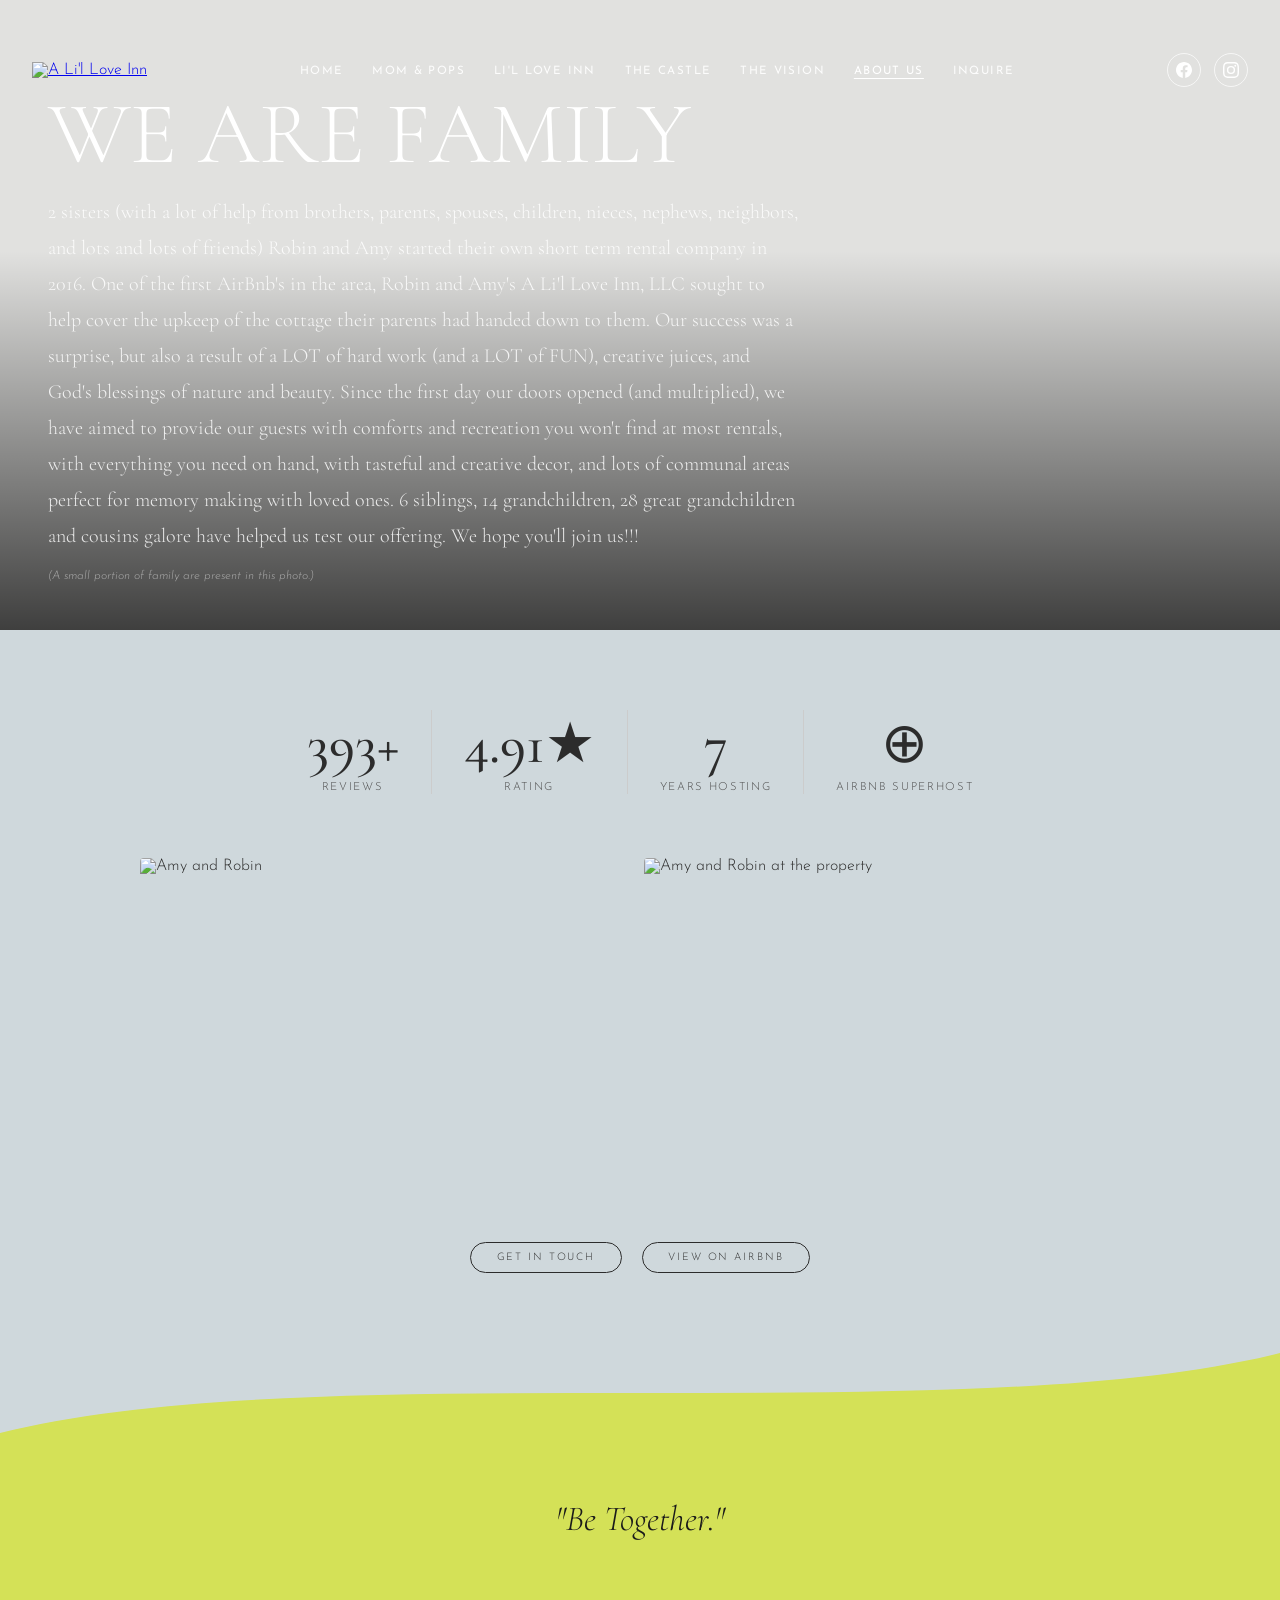
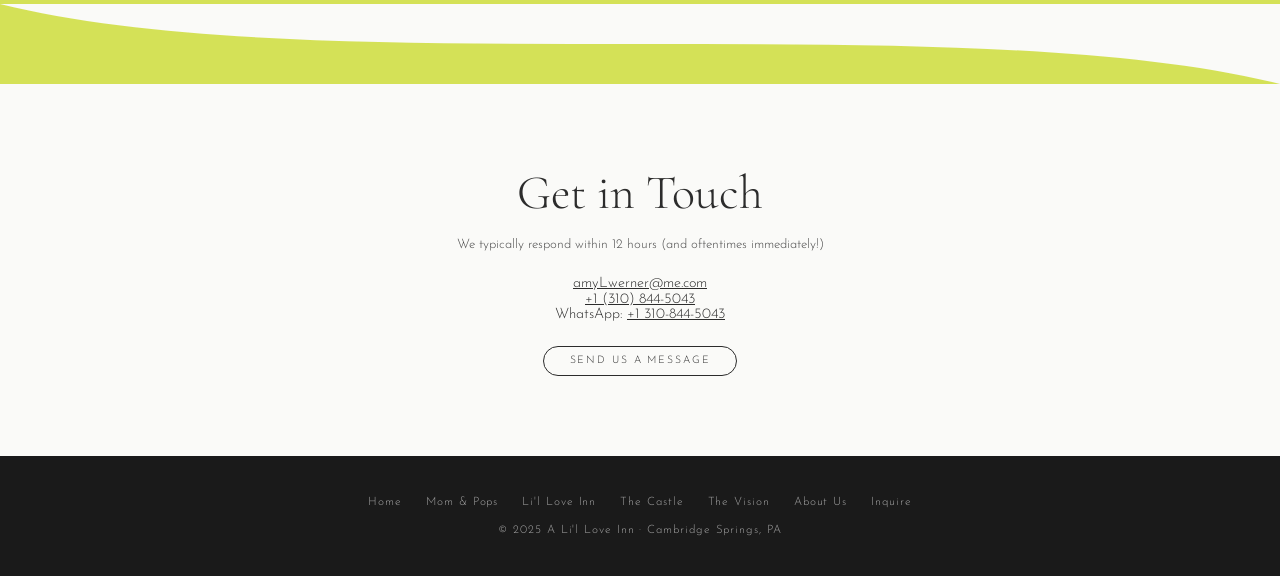
==== about.html @ 58c3351b "latest updates" ====
<!DOCTYPE html>
<html lang="en">
<head>
  <meta charset="UTF-8">
  <meta name="viewport" content="width=device-width, initial-scale=1.0">
  <title>About Us — A Li'l Love Inn</title>
  <meta name="description" content="Meet Amy and Robin, Airbnb Superhosts with 7+ years of hosting experience and 393+ 5-star reviews. Cambridge Springs, PA.">
  <link rel="stylesheet" href="css/style.css">
</head>
<body>

  <nav>
    <a href="index.html"><img src="https://images.squarespace-cdn.com/content/v1/6617b4042c2ab03d8de452b0/2083158c-6e88-4050-815c-a9110fbd8290/Logo_JPG2.jpg" alt="A Li'l Love Inn" class="nav-logo"></a>
    <button class="nav-toggle" aria-label="Menu">&#9776;</button>
    <ul class="nav-links">
      <li><a href="index.html">Home</a></li>
      <li><a href="mom-pops.html">Mom &amp; Pops</a></li>
      <li><a href="lil-love-inn.html">Li'l Love Inn</a></li>
      <li><a href="the-castle.html">The Castle</a></li>
      <li><a href="the-vision.html">The Vision</a></li>
      <li><a href="about.html" class="active">About Us</a></li>
      <li><a href="inquire.html">Inquire</a></li>
    </ul>
    <div class="nav-social">
      <a href="https://www.facebook.com/profile.php?id=61558140440124" target="_blank"><svg viewBox="0 0 24 24" xmlns="http://www.w3.org/2000/svg"><path d="M24 12.073c0-6.627-5.373-12-12-12s-12 5.373-12 12c0 5.99 4.388 10.954 10.125 11.854v-8.385H7.078v-3.47h3.047V9.43c0-3.007 1.792-4.669 4.533-4.669 1.312 0 2.686.235 2.686.235v2.953H15.83c-1.491 0-1.956.925-1.956 1.874v2.25h3.328l-.532 3.47h-2.796v8.385C19.612 23.027 24 18.062 24 12.073z"/></svg></a>
      <a href="https://www.instagram.com/alilloveinn/" target="_blank"><svg viewBox="0 0 24 24" xmlns="http://www.w3.org/2000/svg"><path d="M12 2.163c3.204 0 3.584.012 4.85.07 3.252.148 4.771 1.691 4.919 4.919.058 1.265.069 1.645.069 4.849 0 3.205-.012 3.584-.069 4.849-.149 3.225-1.664 4.771-4.919 4.919-1.266.058-1.644.07-4.85.07-3.204 0-3.584-.012-4.849-.07-3.26-.149-4.771-1.699-4.919-4.92-.058-1.265-.07-1.644-.07-4.849 0-3.204.013-3.583.07-4.849.149-3.227 1.664-4.771 4.919-4.919 1.266-.057 1.645-.069 4.849-.069zM12 0C8.741 0 8.333.014 7.053.072 2.695.272.273 2.69.073 7.052.014 8.333 0 8.741 0 12c0 3.259.014 3.668.072 4.948.2 4.358 2.618 6.78 6.98 6.98C8.333 23.986 8.741 24 12 24c3.259 0 3.668-.014 4.948-.072 4.354-.2 6.782-2.618 6.979-6.98.059-1.28.073-1.689.073-4.948 0-3.259-.014-3.667-.072-4.947-.196-4.354-2.617-6.78-6.979-6.98C15.668.014 15.259 0 12 0zm0 5.838a6.162 6.162 0 100 12.324 6.162 6.162 0 000-12.324zM12 16a4 4 0 110-8 4 4 0 010 8zm6.406-11.845a1.44 1.44 0 100 2.881 1.44 1.44 0 000-2.881z"/></svg></a>
    </div>
  </nav>

  <!-- PAGE TITLE / HERO with family photo -->
  <section style="position:relative;height:70vh;min-height:500px;overflow:hidden;display:flex;align-items:flex-end;">
    <div style="position:absolute;inset:0;background-image:url('https://images.squarespace-cdn.com/content/v1/6617b4042c2ab03d8de452b0/e0663c98-3999-443f-899e-809fb61e2398/IMG_3157.jpg');background-size:cover;background-position:center 30%;"></div>
    <div style="position:absolute;inset:0;background:linear-gradient(to top,rgba(0,0,0,0.75) 0%,rgba(0,0,0,0.1) 60%);"></div>
    <div style="position:relative;z-index:2;padding:3rem;max-width:900px;">
      <h1 style="font-family:'Cormorant Garamond',serif;font-size:clamp(3rem,7vw,5.5rem);font-weight:300;color:#fff;margin-bottom:1rem;line-height:1;">WE ARE FAMILY</h1>
      <p style="color:rgba(255,255,255,0.85);font-family:'Cormorant Garamond',serif;font-size:clamp(1rem,1.8vw,1.25rem);line-height:1.8;max-width:750px;">2 sisters (with a lot of help from brothers, parents, spouses, children, nieces, nephews, neighbors, and lots and lots of friends) Robin and Amy started their own short term rental company in 2016. One of the first AirBnb's in the area, Robin and Amy's A Li'l Love Inn, LLC sought to help cover the upkeep of the cottage their parents had handed down to them. Our success was a surprise, but also a result of a LOT of hard work (and a LOT of FUN), creative juices, and God's blessings of nature and beauty. Since the first day our doors opened (and multiplied), we have aimed to provide our guests with comforts and recreation you won't find at most rentals, with everything you need on hand, with tasteful and creative decor, and lots of communal areas perfect for memory making with loved ones. 6 siblings, 14 grandchildren, 28 great grandchildren and cousins galore have helped us test our offering. We hope you'll join us!!!</p>
      <p style="color:rgba(255,255,255,0.5);font-size:0.75rem;margin-top:1rem;font-style:italic;">(A small portion of family are present in this photo.)</p>
    </div>
  </section>

  <!-- ABOUT CONTENT -->
  <section style="padding:5rem 2rem;background:var(--blue-gray-light);">
    <div style="max-width:1000px;margin:0 auto;">
      <!-- Superhost stats -->
      <div class="fade-up" style="display:flex;gap:2rem;justify-content:center;margin-bottom:4rem;flex-wrap:wrap;">
        <div style="text-align:center;">
          <span style="font-family:'Cormorant Garamond',serif;font-size:3.5rem;font-weight:500;display:block;color:var(--text-dark);">393+</span>
          <span style="font-size:0.7rem;letter-spacing:0.15em;text-transform:uppercase;color:var(--text-mid);">Reviews</span>
        </div>
        <div style="width:1px;background:#ccc;"></div>
        <div style="text-align:center;">
          <span style="font-family:'Cormorant Garamond',serif;font-size:3.5rem;font-weight:500;display:block;color:var(--text-dark);">4.91★</span>
          <span style="font-size:0.7rem;letter-spacing:0.15em;text-transform:uppercase;color:var(--text-mid);">Rating</span>
        </div>
        <div style="width:1px;background:#ccc;"></div>
        <div style="text-align:center;">
          <span style="font-family:'Cormorant Garamond',serif;font-size:3.5rem;font-weight:500;display:block;color:var(--text-dark);">7</span>
          <span style="font-size:0.7rem;letter-spacing:0.15em;text-transform:uppercase;color:var(--text-mid);">Years Hosting</span>
        </div>
        <div style="width:1px;background:#ccc;"></div>
        <div style="text-align:center;">
          <span style="font-family:'Cormorant Garamond',serif;font-size:3.5rem;font-weight:500;display:block;color:var(--text-dark);">⊕</span>
          <span style="font-size:0.7rem;letter-spacing:0.15em;text-transform:uppercase;color:var(--text-mid);">Airbnb Superhost</span>
        </div>
      </div>
      <!-- Photo grid -->
      <div class="fade-up" style="display:grid;grid-template-columns:1fr 1fr;gap:8px;margin-bottom:3rem;">
        <img src="https://images.squarespace-cdn.com/content/v1/6617b4042c2ab03d8de452b0/fed51d34-1a75-4b88-9cf3-c57daa44f937/IMG_5400.jpg" alt="Amy and Robin" style="width:100%;height:320px;object-fit:cover;border-radius:4px;">
        <img src="https://images.squarespace-cdn.com/content/v1/6617b4042c2ab03d8de452b0/a2d5b88e-525e-4e50-aba2-f0587b56bba4/IMG_5459.jpg" alt="Amy and Robin at the property" style="width:100%;height:320px;object-fit:cover;border-radius:4px;">
      </div>
      <div class="fade-up" style="text-align:center;">
        <a href="inquire.html" class="btn">Get in Touch</a>
        &nbsp;&nbsp;
        <a href="https://www.airbnb.com" target="_blank" class="btn">View on Airbnb</a>
      </div>
    </div>
  </section>

  <!-- WAVE + CHARTREUSE -->
  <div style="background:var(--blue-gray-light);line-height:0;">
    <svg viewBox="0 0 1440 80" xmlns="http://www.w3.org/2000/svg" preserveAspectRatio="none" style="width:100%;height:80px;display:block;">
      <path d="M0,80 C360,0 1080,80 1440,0 L1440,80 Z" fill="var(--chartreuse)"/>
    </svg>
  </div>

  <section style="background:var(--chartreuse);padding:4rem 2rem;text-align:center;">
    <blockquote style="font-family:'Cormorant Garamond',serif;font-size:clamp(1.4rem,3vw,2.2rem);font-weight:300;font-style:italic;max-width:700px;margin:0 auto;color:var(--dark);">
      "Be Together."
    </blockquote>
  </section>

  <div style="background:var(--chartreuse);line-height:0;">
    <svg viewBox="0 0 1440 80" xmlns="http://www.w3.org/2000/svg" preserveAspectRatio="none" style="width:100%;height:80px;display:block;">
      <path d="M0,0 C360,80 1080,0 1440,80 L1440,0 Z" fill="var(--warm-white)"/>
    </svg>
  </div>

  <!-- CONTACT -->
  <section style="padding:5rem 2rem;background:var(--warm-white);text-align:center;">
    <h2 style="font-family:'Cormorant Garamond',serif;font-size:clamp(2rem,4vw,3rem);font-weight:300;margin-bottom:1rem;">Get in Touch</h2>
    <p style="font-size:0.82rem;color:var(--text-mid);margin-bottom:0.5rem;">We typically respond within 12 hours (and oftentimes immediately!)</p>
    <br>
    <p><a href="mailto:amyLwerner@me.com" style="font-size:0.9rem;color:var(--text-dark);">amyLwerner@me.com</a></p>
    <p><a href="tel:+13108445043" style="font-size:0.9rem;color:var(--text-dark);">+1 (310) 844-5043</a></p>
    <p style="font-size:0.9rem;">WhatsApp: <a href="https://wa.me/13108445043" style="color:var(--text-dark);">+1 310-844-5043</a></p>
    <br>
    <a href="inquire.html" class="btn" style="margin-top:0.5rem;">Send Us a Message</a>
  </section>

  <footer>
    <div class="footer-links">
      <a href="index.html">Home</a><a href="mom-pops.html">Mom &amp; Pops</a><a href="lil-love-inn.html">Li'l Love Inn</a><a href="the-castle.html">The Castle</a><a href="the-vision.html">The Vision</a><a href="about.html">About Us</a><a href="inquire.html">Inquire</a>
    </div>
    <p>&copy; 2025 A Li'l Love Inn · Cambridge Springs, PA</p>
  </footer>
  <script src="js/main.js"></script>
</body>
</html>
---- css/style.css ----
/* ============================================
   A Li'l Love Inn — Global Styles
   ============================================ */

@import url('https://fonts.googleapis.com/css2?family=Cormorant+Garamond:ital,wght@0,300;0,400;0,500;0,600;1,300;1,400&family=Josefin+Sans:wght@300;400;600&display=swap');

:root {
  --blue-gray: #b0bec5;
  --blue-gray-dark: #90a4ae;
  --blue-gray-light: #cfd8dc;
  --slate: #7a9aac;
  --chartreuse: #d4e157;
  --chartreuse-dark: #c0ca33;
  --dark: #1a1a1a;
  --dark-mid: #2d2d2d;
  --warm-white: #fafaf8;
  --text-dark: #2c2c2c;
  --text-mid: #4a4a4a;
  --gold: #c9a96e;
  --nav-height: 140px;
}

*, *::before, *::after { box-sizing: border-box; margin: 0; padding: 0; }

html { scroll-behavior: smooth; }

body {
  font-family: 'Josefin Sans', sans-serif;
  font-weight: 300;
  color: var(--text-dark);
  background: var(--warm-white);
  overflow-x: hidden;
}

/* ---- NAVIGATION ---- */
nav {
  position: fixed;
  top: 0; left: 0; right: 0;
  height: var(--nav-height);
  display: flex;
  align-items: center;
  justify-content: space-between;
  padding: 0 2rem;
  z-index: 1000;
  transition: background 0.3s ease, box-shadow 0.3s ease;
}
nav.scrolled {
  background: rgba(26,26,26,0.92);
  backdrop-filter: blur(12px);
  box-shadow: 0 2px 20px rgba(0,0,0,0.3);
}
.nav-logo {
  height: 130px;
  width: auto;
  flex-shrink: 0;
}
.nav-links {
  display: flex;
  align-items: center;
  gap: 1.8rem;
  list-style: none;
}
.nav-links a {
  color: #fff;
  text-decoration: none;
  font-family: 'Josefin Sans', sans-serif;
  font-size: 0.72rem;
  letter-spacing: 0.12em;
  text-transform: uppercase;
  font-weight: 400;
  opacity: 0.9;
  transition: opacity 0.2s;
}
.nav-links a:hover, .nav-links a.active { opacity: 1; text-decoration: underline; text-underline-offset: 4px; }
.nav-social { display: flex; gap: 0.8rem; align-items: center; }
.nav-social a {
  color: #fff;
  width: 34px; height: 34px;
  border: 1.5px solid rgba(255,255,255,0.7);
  border-radius: 50%;
  display: flex; align-items: center; justify-content: center;
  text-decoration: none;
  transition: background 0.2s, border-color 0.2s;
}
.nav-social a:hover { background: rgba(255,255,255,0.2); border-color: #fff; }
.nav-social a svg { width: 16px; height: 16px; fill: #fff; }

/* Mobile nav toggle */
.nav-toggle { display: none; cursor: pointer; background: none; border: none; color: #fff; font-size: 1.5rem; }
@media (max-width: 768px) {
  .nav-links { display: none; position: absolute; top: var(--nav-height); left: 0; right: 0; background: rgba(26,26,26,0.97); flex-direction: column; padding: 1.5rem; gap: 1.2rem; }
  .nav-links.open { display: flex; }
  .nav-toggle { display: block; }
  .nav-social { display: none; }
}

/* ---- HERO ---- */
.hero {
  position: relative;
  height: 55vh;
  min-height: 380px;
  overflow: hidden;
  display: flex;
  align-items: flex-end;
  justify-content: center;
  padding-bottom: 3rem;
}
.hero-bg {
  position: absolute;
  inset: 0;
  background-size: cover;
  background-position: center;
  transform: scale(1.05);
  animation: heroZoom 8s ease-out forwards;
}
@keyframes heroZoom { to { transform: scale(1); } }
.hero-bg::after {
  content: '';
  position: absolute;
  inset: 0;
  background: linear-gradient(to bottom, rgba(0,0,0,0.05) 0%, rgba(0,0,0,0.25) 100%);
}
.hero-tagline {
  position: relative;
  z-index: 2;
  color: var(--chartreuse);
  font-family: 'Josefin Sans', sans-serif;
  font-size: clamp(0.65rem, 1.4vw, 0.9rem);
  letter-spacing: 0.25em;
  text-transform: uppercase;
  font-weight: 400;
  text-align: center;
  text-shadow: 0 1px 8px rgba(0,0,0,0.5);
}

/* ---- WAVY DIVIDERS ---- */
.wave-divider { display: block; width: 100%; overflow: hidden; line-height: 0; }
.wave-divider svg { display: block; }

/* ---- SECTION COLORS ---- */
.section-bluegray { background: var(--blue-gray-light); }
.section-chartreuse { background: var(--chartreuse); }
.section-white { background: var(--warm-white); }
.section-dark { background: var(--dark); color: #fff; }

/* ---- PROPERTY CARDS (Home) ---- */
.properties-section { padding: 5rem 2rem; }
.properties-grid {
  max-width: 1200px;
  margin: 0 auto;
  display: grid;
  grid-template-columns: repeat(4, 1fr);
  gap: 2.5rem;
}
@media (max-width: 900px) { .properties-grid { grid-template-columns: repeat(2, 1fr); } }
@media (max-width: 500px) { .properties-grid { grid-template-columns: 1fr; } }

.property-card { text-align: center; }
.property-card-img {
  width: 260px; height: 260px;
  border-radius: 50%;
  object-fit: cover;
  margin: 0 auto 1.2rem;
  display: block;
  border: 3px solid rgba(255,255,255,0.6);
  transition: transform 0.3s ease, box-shadow 0.3s ease;
}
.property-card-img:hover { transform: scale(1.04); box-shadow: 0 12px 35px rgba(0,0,0,0.15); }
.property-card h3 {
  font-family: 'Josefin Sans', sans-serif;
  font-size: 0.75rem;
  letter-spacing: 0.18em;
  text-transform: uppercase;
  font-weight: 600;
  margin-bottom: 0.8rem;
  color: var(--text-dark);
}
.property-card p {
  font-size: 0.8rem;
  line-height: 1.7;
  color: var(--text-mid);
  margin-bottom: 0.4rem;
}
.btn {
  display: inline-block;
  margin-top: 1rem;
  padding: 0.55rem 1.6rem;
  border: 1px solid var(--text-dark);
  border-radius: 50px;
  font-family: 'Josefin Sans', sans-serif;
  font-size: 0.65rem;
  letter-spacing: 0.18em;
  text-transform: uppercase;
  text-decoration: none;
  color: var(--text-dark);
  background: transparent;
  transition: background 0.2s, color 0.2s;
  cursor: pointer;
}
.btn:hover { background: var(--text-dark); color: #fff; }
.btn-light { border-color: #fff; color: #fff; }
.btn-light:hover { background: #fff; color: var(--text-dark); }

/* ---- INTRO / DRIVETIME (chartreuse section) ---- */
.intro-section {
  padding: 5rem 2rem;
  text-align: center;
}
.intro-section p {
  max-width: 780px;
  margin: 0 auto 2.5rem;
  font-family: 'Cormorant Garamond', serif;
  font-size: clamp(1rem, 1.8vw, 1.2rem);
  line-height: 1.8;
  color: var(--dark);
}
.drivetime {
  display: inline-block;
  text-align: center;
}
.drivetime h4 {
  font-family: 'Josefin Sans', sans-serif;
  font-size: 0.7rem;
  letter-spacing: 0.25em;
  text-transform: uppercase;
  font-weight: 600;
  margin-bottom: 0.8rem;
  color: var(--dark);
}
.drivetime ul { list-style: none; }
.drivetime ul li {
  font-size: 0.78rem;
  letter-spacing: 0.1em;
  text-transform: uppercase;
  color: var(--dark);
  margin-bottom: 0.3rem;
}

/* ---- STAY WITH US (text + gallery strip) ---- */
.stay-section {
  padding: 5rem 2rem;
  display: grid;
  grid-template-columns: 1fr 1fr;
  gap: 3rem;
  max-width: 1300px;
  margin: 0 auto;
  align-items: center;
}
@media (max-width: 768px) { .stay-section { grid-template-columns: 1fr; } }
.stay-text h2 {
  font-family: 'Cormorant Garamond', serif;
  font-size: clamp(3rem, 7vw, 6rem);
  font-weight: 300;
  line-height: 1;
  letter-spacing: -0.01em;
  color: var(--text-dark);
  margin-bottom: 1.5rem;
}
.stay-text p {
  font-family: 'Cormorant Garamond', serif;
  font-size: 1.05rem;
  line-height: 1.8;
  color: var(--text-mid);
}

/* ---- GALLERY STRIP ---- */
.gallery-strip {
  display: grid;
  grid-template-columns: repeat(3, 1fr);
  gap: 4px;
  overflow: hidden;
}
.gallery-strip img {
  width: 100%; height: 220px;
  object-fit: cover;
  display: block;
  transition: transform 0.4s ease;
}
.gallery-strip img:hover { transform: scale(1.05); }

/* ---- AIRBNB SUPERHOST BADGE ---- */
.superhost-section { padding: 4rem 2rem; text-align: center; }
.superhost-card {
  display: inline-flex;
  align-items: center;
  gap: 2rem;
  background: #fff;
  border-radius: 12px;
  padding: 2rem 3rem;
  box-shadow: 0 8px 40px rgba(0,0,0,0.08);
}
.superhost-photo {
  width: 100px; height: 100px;
  border-radius: 50%;
  object-fit: cover;
  border: 3px solid var(--chartreuse);
}
.superhost-stats { text-align: left; }
.superhost-stats .stat { margin-bottom: 0.8rem; padding-bottom: 0.8rem; border-bottom: 1px solid #eee; }
.superhost-stats .stat:last-child { border-bottom: none; margin-bottom: 0; padding-bottom: 0; }
.superhost-stats .stat-num {
  font-family: 'Cormorant Garamond', serif;
  font-size: 2rem;
  font-weight: 500;
  line-height: 1;
  display: block;
}
.superhost-stats .stat-label { font-size: 0.7rem; letter-spacing: 0.1em; text-transform: uppercase; color: var(--text-mid); }
.superhost-name {
  font-family: 'Cormorant Garamond', serif;
  font-size: 1.6rem;
  font-weight: 400;
  margin-bottom: 0.3rem;
}
.superhost-badge { font-size: 0.7rem; letter-spacing: 0.1em; text-transform: uppercase; color: var(--text-mid); }
@media (max-width: 500px) { .superhost-card { flex-direction: column; padding: 1.5rem; gap: 1rem; } }

/* ---- REVIEWS ---- */
.reviews-section { padding: 5rem 2rem; }
.reviews-section h2 {
  text-align: center;
  font-family: 'Cormorant Garamond', serif;
  font-size: clamp(1.8rem, 4vw, 2.8rem);
  font-weight: 300;
  margin-bottom: 3.5rem;
  color: var(--text-dark);
}
.reviews-grid {
  max-width: 1100px;
  margin: 0 auto;
  display: grid;
  grid-template-columns: repeat(2, 1fr);
  gap: 2.5rem 4rem;
}
@media (max-width: 600px) { .reviews-grid { grid-template-columns: 1fr; } }
.review-item .reviewer {
  font-size: 0.7rem;
  letter-spacing: 0.1em;
  text-transform: uppercase;
  color: var(--text-mid);
  margin-bottom: 0.6rem;
}
.review-item blockquote {
  font-family: 'Cormorant Garamond', serif;
  font-size: clamp(1rem, 2vw, 1.35rem);
  font-style: italic;
  font-weight: 300;
  line-height: 1.55;
  color: var(--text-dark);
}

/* ---- CONTACT FORM ---- */
.contact-section { padding: 5rem 2rem; }
.contact-inner {
  max-width: 800px;
  margin: 0 auto;
  display: grid;
  grid-template-columns: 1fr 1fr;
  gap: 3rem;
  align-items: start;
}
@media (max-width: 700px) { .contact-inner { grid-template-columns: 1fr; } }
.contact-info h2 {
  font-family: 'Cormorant Garamond', serif;
  font-size: clamp(2rem, 5vw, 3.5rem);
  font-weight: 300;
  line-height: 1.1;
  margin-bottom: 1.5rem;
  color: var(--text-dark);
}
.contact-info p { font-size: 0.82rem; line-height: 1.8; color: var(--text-mid); }
.contact-info a { color: var(--text-dark); text-decoration: underline; text-underline-offset: 3px; }
.contact-form { display: flex; flex-direction: column; gap: 1rem; }
.form-group { display: flex; gap: 1rem; }
.form-group input { flex: 1; }
.contact-form input,
.contact-form textarea {
  width: 100%;
  padding: 0.9rem 1rem;
  border: 1px solid #ccc;
  background: #fff;
  font-family: 'Josefin Sans', sans-serif;
  font-size: 0.8rem;
  letter-spacing: 0.05em;
  outline: none;
  border-radius: 4px;
  transition: border-color 0.2s;
}
.contact-form input:focus, .contact-form textarea:focus { border-color: var(--slate); }
.contact-form textarea { resize: vertical; min-height: 120px; }
.contact-form button {
  align-self: flex-start;
  padding: 0.8rem 2.5rem;
  background: var(--text-dark);
  color: #fff;
  border: none;
  font-family: 'Josefin Sans', sans-serif;
  font-size: 0.72rem;
  letter-spacing: 0.18em;
  text-transform: uppercase;
  cursor: pointer;
  border-radius: 50px;
  transition: background 0.2s, transform 0.2s;
}
.contact-form button:hover { background: var(--slate); transform: translateY(-1px); }
.form-success { display: none; padding: 1rem; background: var(--chartreuse); color: var(--dark); font-size: 0.85rem; border-radius: 4px; }

/* ---- FOOTER ---- */
footer {
  background: var(--dark);
  color: rgba(255,255,255,0.6);
  padding: 2.5rem 2rem;
  text-align: center;
  font-size: 0.72rem;
  letter-spacing: 0.08em;
}
footer a { color: rgba(255,255,255,0.6); text-decoration: none; }
footer a:hover { color: var(--chartreuse); }
footer .footer-links { display: flex; gap: 1.5rem; justify-content: center; flex-wrap: wrap; margin-bottom: 1rem; }

/* ---- PROPERTY PAGE HERO (taller) ---- */
.prop-hero {
  height: 60vh;
  min-height: 420px;
  position: relative;
  overflow: hidden;
  display: flex;
  align-items: flex-end;
}
.prop-hero-content {
  position: relative;
  z-index: 2;
  padding: 3rem;
  max-width: 800px;
}
.prop-hero h1 {
  font-family: 'Cormorant Garamond', serif;
  font-size: clamp(2.5rem, 6vw, 5rem);
  font-weight: 300;
  color: #fff;
  text-shadow: 0 2px 20px rgba(0,0,0,0.4);
  margin-bottom: 1rem;
  text-decoration: underline;
  text-underline-offset: 8px;
  text-decoration-thickness: 1px;
}
.prop-hero p {
  color: rgba(255,255,255,0.9);
  font-size: 0.78rem;
  letter-spacing: 0.15em;
  text-transform: uppercase;
  line-height: 2;
}

/* ---- PROPERTY DESCRIPTION ---- */
.prop-description { padding: 5rem 2rem; }
.prop-description-inner {
  max-width: 1100px;
  margin: 0 auto;
  display: grid;
  grid-template-columns: 1fr 1fr;
  gap: 4rem;
  align-items: start;
}
@media (max-width: 768px) { .prop-description-inner { grid-template-columns: 1fr; } }
.prop-description h2 {
  font-family: 'Cormorant Garamond', serif;
  font-size: clamp(1.6rem, 3vw, 2.4rem);
  font-weight: 300;
  margin-bottom: 1.5rem;
  color: var(--text-dark);
}
.prop-description p {
  font-family: 'Cormorant Garamond', serif;
  font-size: 1.05rem;
  line-height: 1.85;
  color: var(--text-mid);
  margin-bottom: 1rem;
}
.prop-description p:last-child { margin-bottom: 0; }

/* ---- AMENITIES SECTION ---- */
.amenities-marquee-bar {
  background: rgba(212,225,87,0.47);
  padding: 1rem 0;
  overflow: hidden;
  white-space: nowrap;
}
.amenities-marquee-bar span {
  display: inline-block;
  animation: marquee 20s linear infinite;
  font-family: 'Cormorant Garamond', serif;
  font-size: 2.5rem;
  font-weight: 300;
  letter-spacing: 0.1em;
  color: var(--dark);
}
@keyframes marquee { from { transform: translateX(0); } to { transform: translateX(-50%); } }

.amenities-section { padding: 4rem 2rem; }
.amenities-inner {
  max-width: 1100px;
  margin: 0 auto;
  display: grid;
  grid-template-columns: repeat(2, 1fr);
  gap: 1rem 4rem;
}
@media (max-width: 600px) { .amenities-inner { grid-template-columns: 1fr; } }
.amenity-category h4 {
  font-family: 'Josefin Sans', sans-serif;
  font-size: 0.65rem;
  letter-spacing: 0.18em;
  text-transform: uppercase;
  font-weight: 600;
  color: var(--slate);
  margin-bottom: 0.5rem;
  margin-top: 1.2rem;
}
.amenity-category ul { list-style: none; }
.amenity-category ul li {
  font-size: 0.82rem;
  color: var(--text-mid);
  padding: 0.2rem 0;
  border-bottom: 1px solid rgba(0,0,0,0.05);
}

/* ---- PROP GALLERY ---- */
.prop-gallery { padding: 2rem; }
.prop-gallery-grid {
  max-width: 1200px;
  margin: 0 auto;
  display: grid;
  grid-template-columns: repeat(3, 1fr);
  gap: 8px;
}
@media (max-width: 600px) { .prop-gallery-grid { grid-template-columns: repeat(2, 1fr); } }
.prop-gallery-grid img {
  width: 100%; height: 260px;
  object-fit: cover;
  border-radius: 4px;
  display: block;
  transition: opacity 0.3s;
  cursor: pointer;
}
.prop-gallery-grid img:hover { opacity: 0.88; }

/* ---- PAGE TITLE SECTIONS ---- */
.page-title-section {
  background: var(--blue-gray-light);
  padding: 7rem 2rem 4rem;
  text-align: center;
}
.page-title-section h1 {
  font-family: 'Cormorant Garamond', serif;
  font-size: clamp(2.5rem, 6vw, 5rem);
  font-weight: 300;
  color: var(--text-dark);
  text-decoration: underline;
  text-underline-offset: 10px;
  text-decoration-thickness: 1px;
}

/* ---- ANIMATIONS ---- */
.fade-up {
  opacity: 0;
  transform: translateY(16px);
  transition: opacity 0.5s ease, transform 0.5s ease;
}
.fade-up.visible { opacity: 1; transform: translateY(0); }

/* Make sure things above fold are always visible */
nav, .home-hero, .prop-hero { opacity: 1 !important; transform: none !important; }
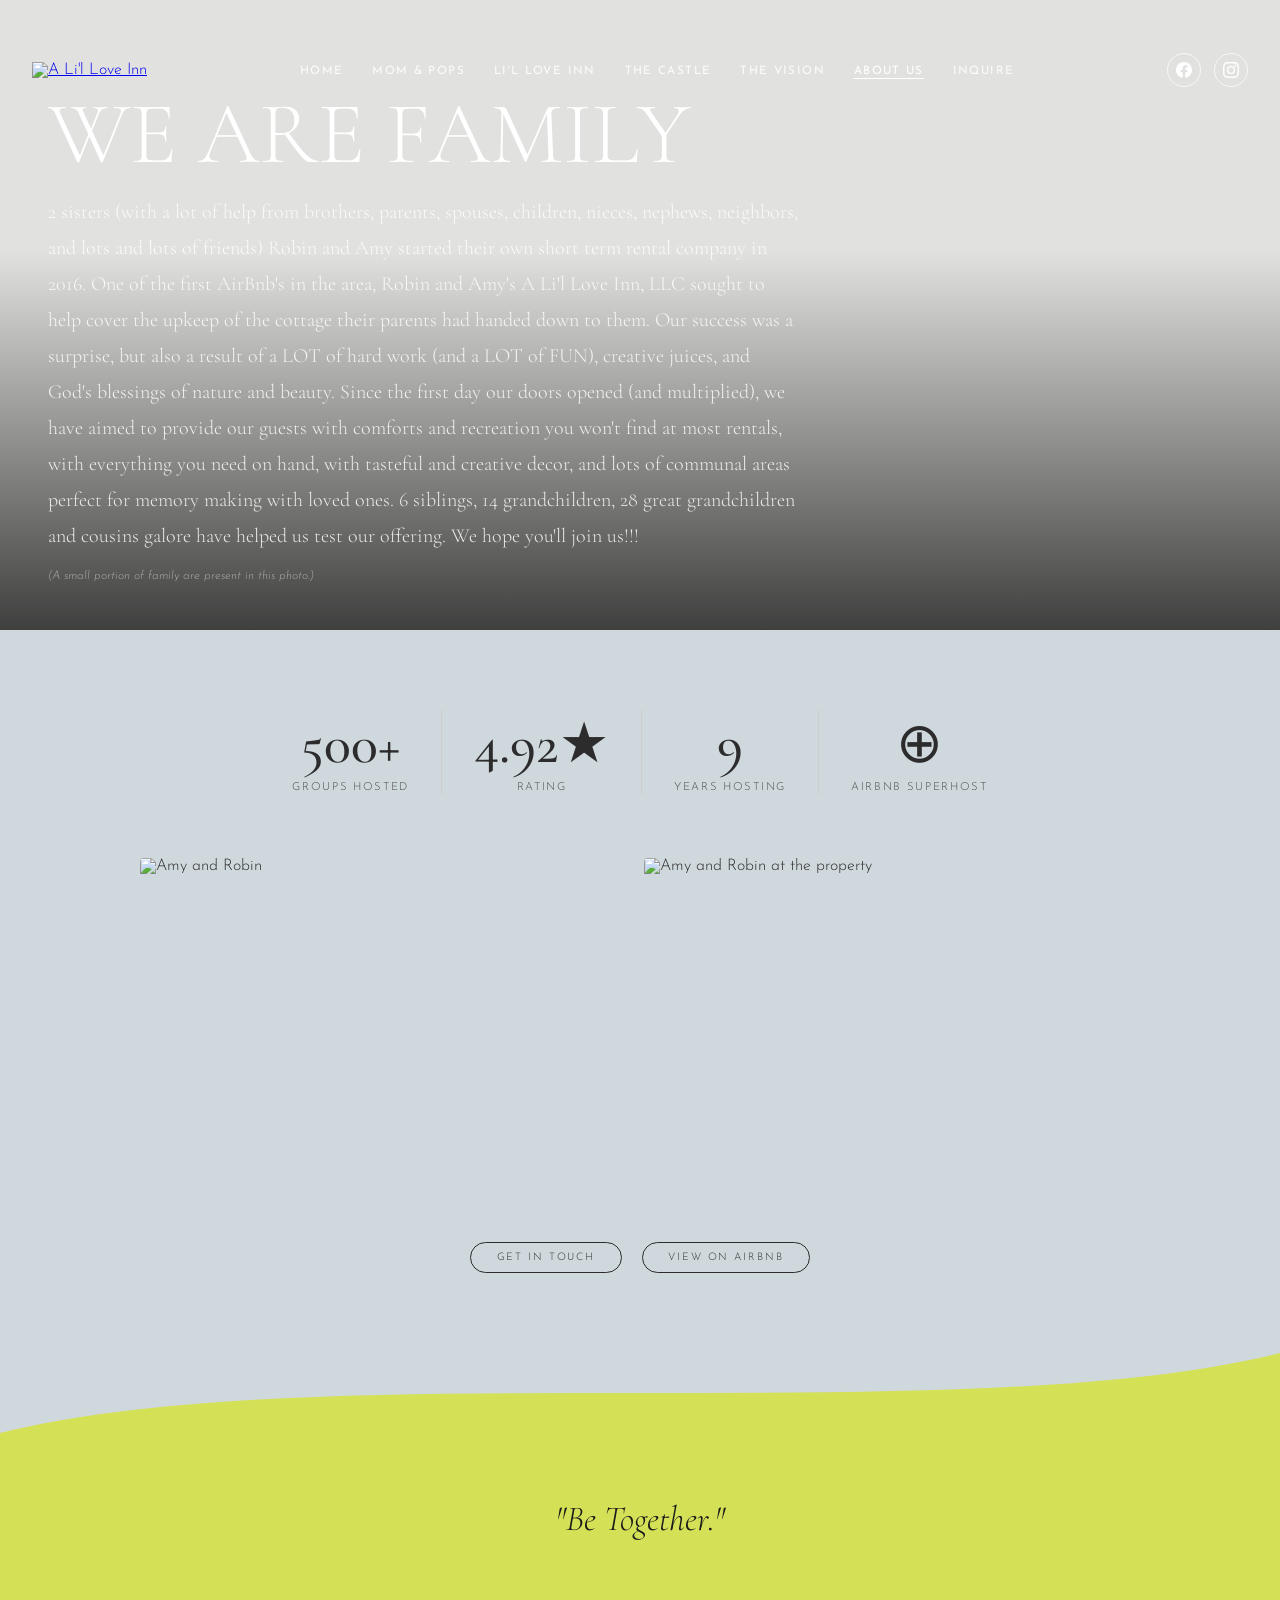
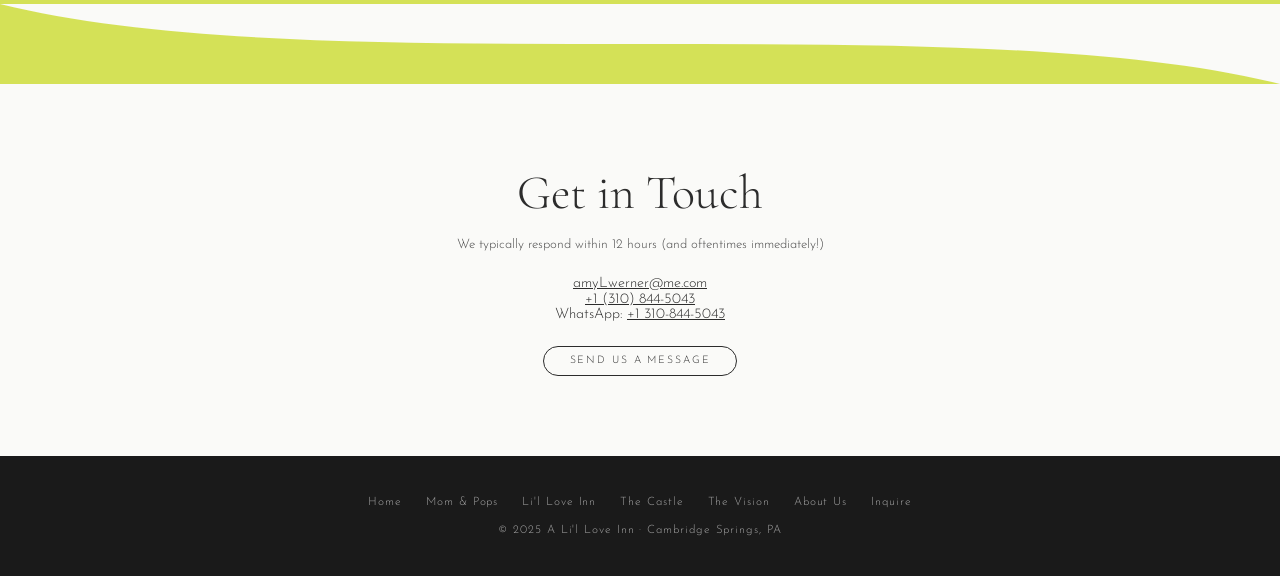
==== commit 0c8b9746: "fix social links, property card images, and about page stats" ====
--- a/about.html
+++ b/about.html
@@ -4,7 +4,7 @@
   <meta charset="UTF-8">
   <meta name="viewport" content="width=device-width, initial-scale=1.0">
   <title>About Us — A Li'l Love Inn</title>
-  <meta name="description" content="Meet Amy and Robin, Airbnb Superhosts with 7+ years of hosting experience and 393+ 5-star reviews. Cambridge Springs, PA.">
+  <meta name="description" content="Meet Amy and Robin, Airbnb Superhosts with 7+ years of hosting experience and 500+ 5-star reviews. Cambridge Springs, PA.">
   <link rel="stylesheet" href="css/style.css">
 </head>
 <body>
@@ -22,8 +22,8 @@
       <li><a href="inquire.html">Inquire</a></li>
     </ul>
     <div class="nav-social">
-      <a href="https://www.facebook.com/profile.php?id=61558140440124" target="_blank"><svg viewBox="0 0 24 24" xmlns="http://www.w3.org/2000/svg"><path d="M24 12.073c0-6.627-5.373-12-12-12s-12 5.373-12 12c0 5.99 4.388 10.954 10.125 11.854v-8.385H7.078v-3.47h3.047V9.43c0-3.007 1.792-4.669 4.533-4.669 1.312 0 2.686.235 2.686.235v2.953H15.83c-1.491 0-1.956.925-1.956 1.874v2.25h3.328l-.532 3.47h-2.796v8.385C19.612 23.027 24 18.062 24 12.073z"/></svg></a>
-      <a href="https://www.instagram.com/alilloveinn/" target="_blank"><svg viewBox="0 0 24 24" xmlns="http://www.w3.org/2000/svg"><path d="M12 2.163c3.204 0 3.584.012 4.85.07 3.252.148 4.771 1.691 4.919 4.919.058 1.265.069 1.645.069 4.849 0 3.205-.012 3.584-.069 4.849-.149 3.225-1.664 4.771-4.919 4.919-1.266.058-1.644.07-4.85.07-3.204 0-3.584-.012-4.849-.07-3.26-.149-4.771-1.699-4.919-4.92-.058-1.265-.07-1.644-.07-4.849 0-3.204.013-3.583.07-4.849.149-3.227 1.664-4.771 4.919-4.919 1.266-.057 1.645-.069 4.849-.069zM12 0C8.741 0 8.333.014 7.053.072 2.695.272.273 2.69.073 7.052.014 8.333 0 8.741 0 12c0 3.259.014 3.668.072 4.948.2 4.358 2.618 6.78 6.98 6.98C8.333 23.986 8.741 24 12 24c3.259 0 3.668-.014 4.948-.072 4.354-.2 6.782-2.618 6.979-6.98.059-1.28.073-1.689.073-4.948 0-3.259-.014-3.667-.072-4.947-.196-4.354-2.617-6.78-6.979-6.98C15.668.014 15.259 0 12 0zm0 5.838a6.162 6.162 0 100 12.324 6.162 6.162 0 000-12.324zM12 16a4 4 0 110-8 4 4 0 010 8zm6.406-11.845a1.44 1.44 0 100 2.881 1.44 1.44 0 000-2.881z"/></svg></a>
+      <a href="https://www.facebook.com/PArentals" target="_blank"><svg viewBox="0 0 24 24" xmlns="http://www.w3.org/2000/svg"><path d="M24 12.073c0-6.627-5.373-12-12-12s-12 5.373-12 12c0 5.99 4.388 10.954 10.125 11.854v-8.385H7.078v-3.47h3.047V9.43c0-3.007 1.792-4.669 4.533-4.669 1.312 0 2.686.235 2.686.235v2.953H15.83c-1.491 0-1.956.925-1.956 1.874v2.25h3.328l-.532 3.47h-2.796v8.385C19.612 23.027 24 18.062 24 12.073z"/></svg></a>
+      <a href="https://www.instagram.com/lilloveinn/" target="_blank"><svg viewBox="0 0 24 24" xmlns="http://www.w3.org/2000/svg"><path d="M12 2.163c3.204 0 3.584.012 4.85.07 3.252.148 4.771 1.691 4.929 4.929.058 1.265.069 1.645.069 4.849 0 3.205-.012 3.584-.069 4.849-.149 3.225-1.664 4.771-4.929 4.929-1.266.058-1.644.07-4.85.07-3.204 0-3.584-.012-4.849-.07-3.26-.149-4.771-1.699-4.929-4.92-.058-1.265-.07-1.644-.07-4.849 0-3.204.013-3.583.07-4.849.149-3.227 1.664-4.771 4.929-4.929 1.266-.057 1.645-.069 4.849-.069zM12 0C8.741 0 8.333.014 7.053.072 2.695.272.273 2.69.073 7.052.014 8.333 0 8.741 0 12c0 3.259.014 3.668.072 4.948.2 4.358 2.618 6.78 6.98 6.98C8.333 23.986 8.741 24 12 24c3.259 0 3.668-.014 4.948-.072 4.354-.2 6.782-2.618 6.979-6.98.059-1.28.073-1.689.073-4.948 0-3.259-.014-3.667-.072-4.947-.196-4.354-2.617-6.78-6.979-6.98C15.668.014 15.259 0 12 0zm0 5.838a6.162 6.162 0 100 12.324 6.162 6.162 0 000-12.324zM12 16a4 4 0 110-8 4 4 0 010 8zm6.406-11.845a1.44 1.44 0 100 2.881 1.44 1.44 0 000-2.881z"/></svg></a>
     </div>
   </nav>
 
@@ -44,17 +44,17 @@
       <!-- Superhost stats -->
       <div class="fade-up" style="display:flex;gap:2rem;justify-content:center;margin-bottom:4rem;flex-wrap:wrap;">
         <div style="text-align:center;">
-          <span style="font-family:'Cormorant Garamond',serif;font-size:3.5rem;font-weight:500;display:block;color:var(--text-dark);">393+</span>
-          <span style="font-size:0.7rem;letter-spacing:0.15em;text-transform:uppercase;color:var(--text-mid);">Reviews</span>
+          <span style="font-family:'Cormorant Garamond',serif;font-size:3.5rem;font-weight:500;display:block;color:var(--text-dark);">500+</span>
+          <span style="font-size:0.7rem;letter-spacing:0.15em;text-transform:uppercase;color:var(--text-mid);">Groups Hosted</span>
         </div>
         <div style="width:1px;background:#ccc;"></div>
         <div style="text-align:center;">
-          <span style="font-family:'Cormorant Garamond',serif;font-size:3.5rem;font-weight:500;display:block;color:var(--text-dark);">4.91★</span>
+          <span style="font-family:'Cormorant Garamond',serif;font-size:3.5rem;font-weight:500;display:block;color:var(--text-dark);">4.92★</span>
           <span style="font-size:0.7rem;letter-spacing:0.15em;text-transform:uppercase;color:var(--text-mid);">Rating</span>
         </div>
         <div style="width:1px;background:#ccc;"></div>
         <div style="text-align:center;">
-          <span style="font-family:'Cormorant Garamond',serif;font-size:3.5rem;font-weight:500;display:block;color:var(--text-dark);">7</span>
+          <span style="font-family:'Cormorant Garamond',serif;font-size:3.5rem;font-weight:500;display:block;color:var(--text-dark);">9</span>
           <span style="font-size:0.7rem;letter-spacing:0.15em;text-transform:uppercase;color:var(--text-mid);">Years Hosting</span>
         </div>
         <div style="width:1px;background:#ccc;"></div>
--- a/css/style.css
+++ b/css/style.css
@@ -570,3 +570,5 @@
 
 /* Make sure things above fold are always visible */
 nav, .home-hero, .prop-hero { opacity: 1 !important; transform: none !important; }
+
+.nav-logo img { max-height: 60px; width: auto; }
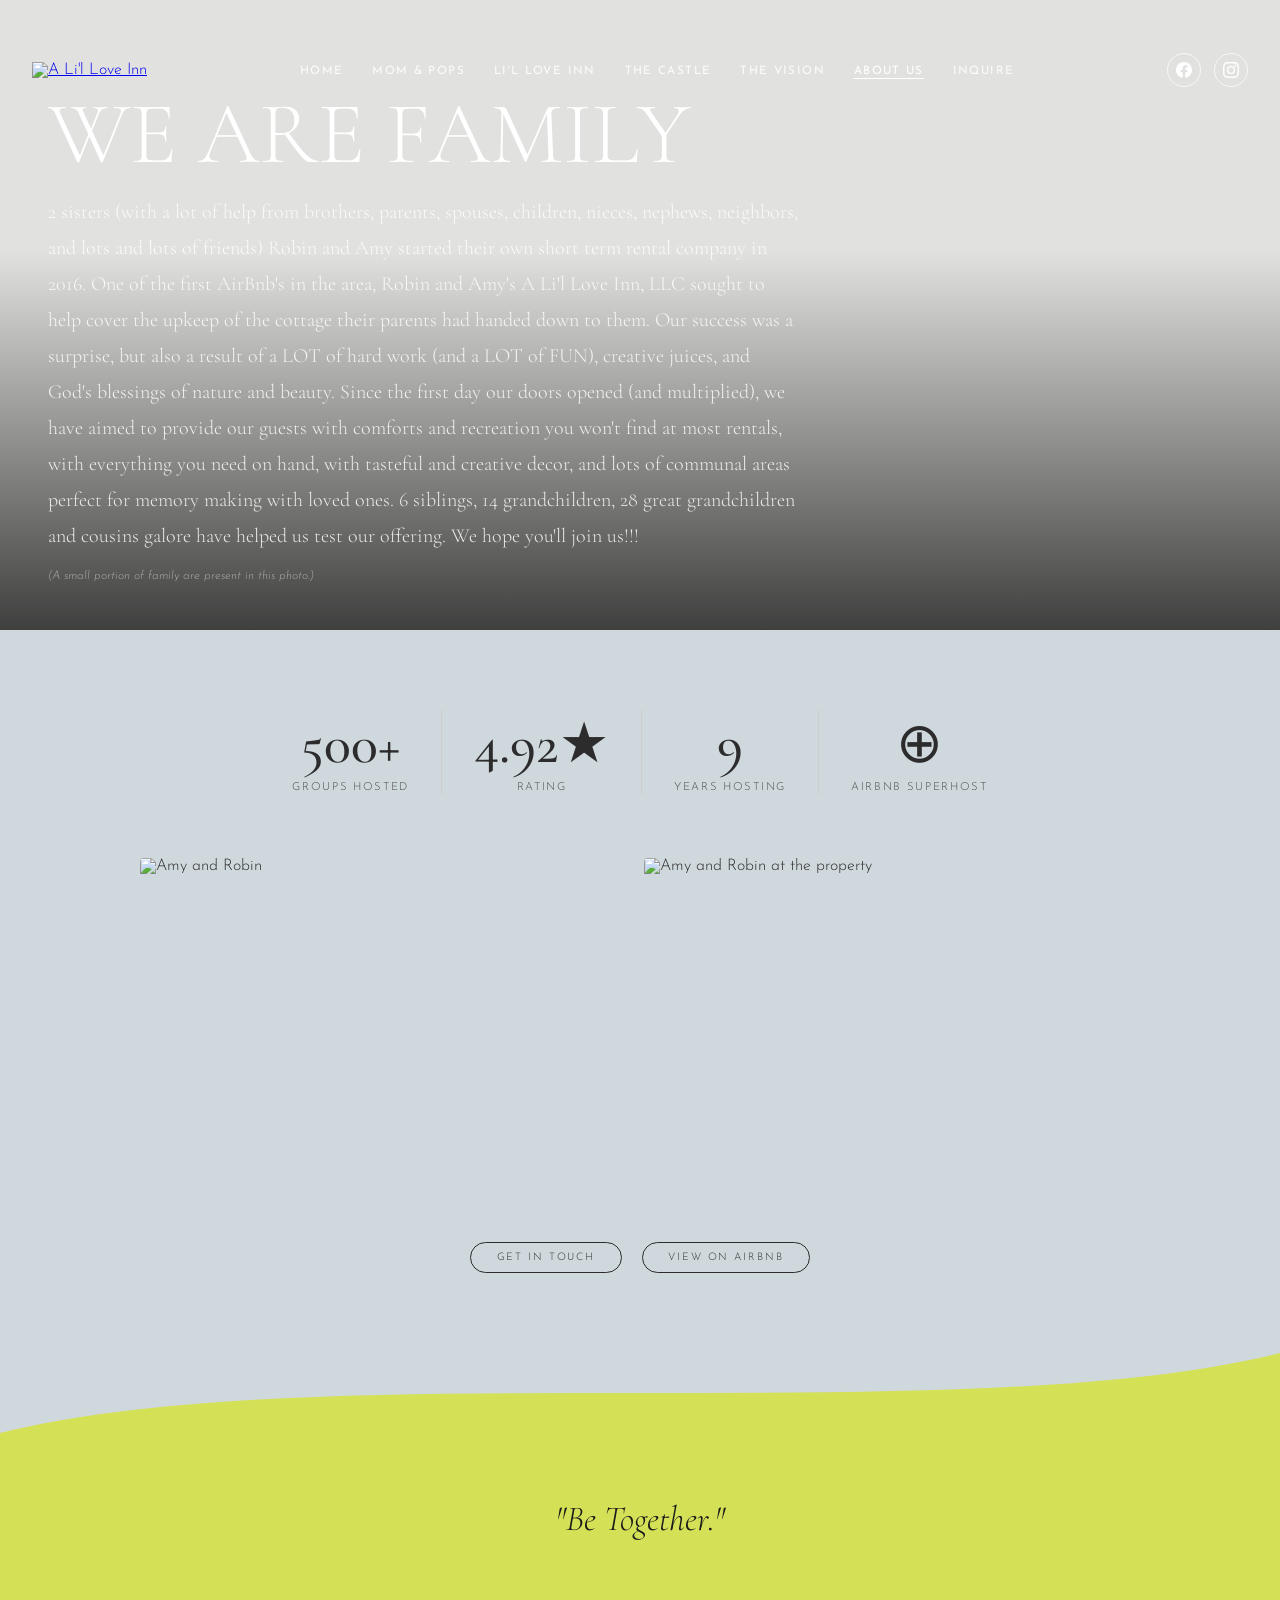
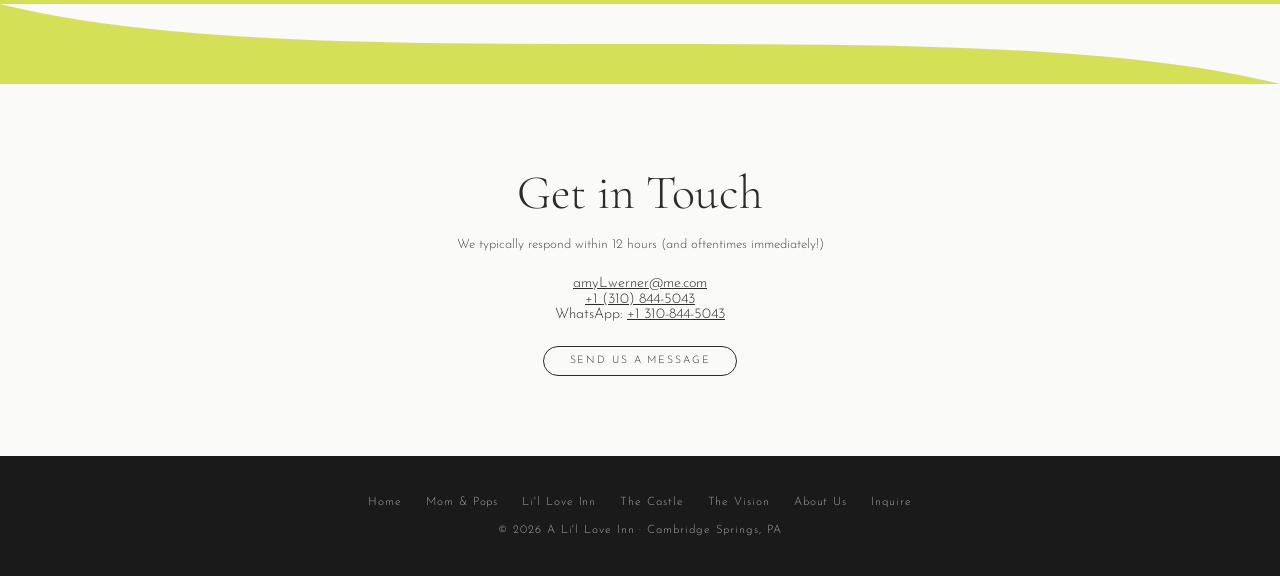
==== commit 16549d7e: "Update copyright year to 2026" ====
--- a/about.html
+++ b/about.html
@@ -111,7 +111,7 @@
     <div class="footer-links">
       <a href="index.html">Home</a><a href="mom-pops.html">Mom &amp; Pops</a><a href="lil-love-inn.html">Li'l Love Inn</a><a href="the-castle.html">The Castle</a><a href="the-vision.html">The Vision</a><a href="about.html">About Us</a><a href="inquire.html">Inquire</a>
     </div>
-    <p>&copy; 2025 A Li'l Love Inn · Cambridge Springs, PA</p>
+    <p>&copy; 2026 A Li'l Love Inn · Cambridge Springs, PA</p>
   </footer>
   <script src="js/main.js"></script>
 </body>
